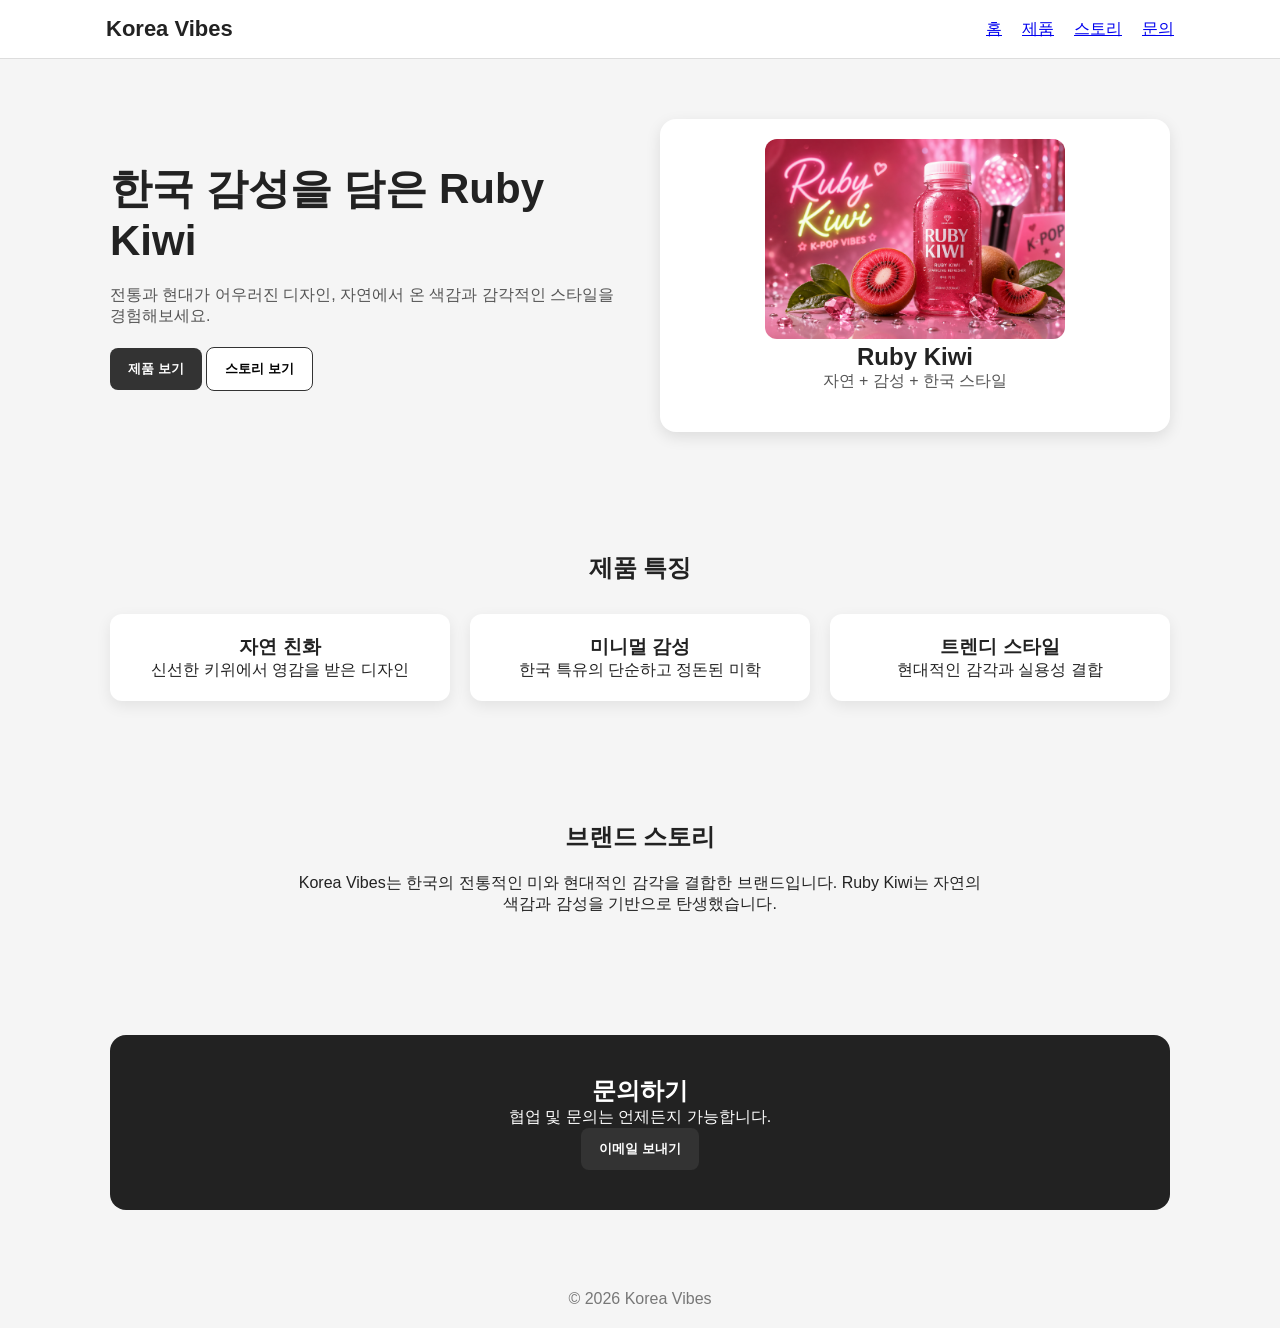
==== index.html @ 42dc640c "HGU" ====
<!doctype html>
<html lang="ko">
  <head>
    <meta charset="UTF-8" />
    <meta name="viewport" content="width=device-width, initial-scale=1.0" />
    <title>Korea Vibes | Ruby Kiwi</title>
    <style>
      * {
        box-sizing: border-box;
        margin: 0;
        padding: 0;
      }

      body {
        font-family: "Noto Sans KR", sans-serif;
        background: #f5f5f5;
        color: #222;
      }

      header {
        position: sticky;
        top: 0;
        background: white;
        border-bottom: 1px solid #ddd;
      }

      .navbar {
        max-width: 1100px;
        margin: auto;
        padding: 16px;
        display: flex;
        justify-content: space-between;
        align-items: center;
      }

      .logo {
        font-weight: bold;
        font-size: 22px;
      }

      .nav-menu {
        list-style: none;
        display: flex;
        gap: 20px;
      }

      .hero {
        max-width: 1100px;
        margin: auto;
        padding: 60px 20px;
        display: grid;
        grid-template-columns: 1fr 1fr;
        gap: 40px;
        align-items: center;
      }

      .hero h1 {
        font-size: 42px;
        margin-bottom: 20px;
      }

      .hero p {
        color: #555;
        margin-bottom: 20px;
      }

      .btn {
        padding: 12px 18px;
        border-radius: 8px;
        font-weight: bold;
        border: none;
        cursor: pointer;
      }

      .btn-primary {
        background: #333;
        color: white;
      }

      .btn-secondary {
        border: 1px solid #333;
        background: white;
      }

      .product-card {
        background: white;
        padding: 20px;
        border-radius: 16px;
        text-align: center;
        box-shadow: 0 5px 15px rgba(0, 0, 0, 0.1);
      }

      .product-card img {
        width: 100%;
        max-width: 300px;
        border-radius: 12px;
      }

      section {
        max-width: 1100px;
        margin: auto;
        padding: 60px 20px;
      }

      .features {
        display: grid;
        grid-template-columns: repeat(3, 1fr);
        gap: 20px;
      }

      .feature {
        background: white;
        padding: 20px;
        border-radius: 12px;
        text-align: center;
        box-shadow: 0 5px 15px rgba(0, 0, 0, 0.08);
      }

      .contact {
        text-align: center;
        background: #222;
        color: white;
        padding: 40px;
        border-radius: 16px;
      }

      footer {
        text-align: center;
        padding: 20px;
        color: #777;
      }

      @media (max-width: 768px) {
        .hero {
          grid-template-columns: 1fr;
          text-align: center;
        }
        .features {
          grid-template-columns: 1fr;
        }
      }
    </style>
  </head>
  <body>
    <header>
      <nav class="navbar">
        <div class="logo">Korea Vibes</div>
        <ul class="nav-menu">
          <li><a href="#">홈</a></li>
          <li><a href="#product">제품</a></li>
          <li><a href="#story">스토리</a></li>
          <li><a href="#contact">문의</a></li>
        </ul>
      </nav>
    </header>

    <main>
      <section class="hero">
        <div>
          <h1>한국 감성을 담은 Ruby Kiwi</h1>
          <p>
            전통과 현대가 어우러진 디자인, 자연에서 온 색감과 감각적인 스타일을
            경험해보세요.
          </p>
          <button class="btn btn-primary">제품 보기</button>
          <button class="btn btn-secondary">스토리 보기</button>
        </div>

        <div class="product-card" id="product">
          <img src="ruby-kiwi.png" />
          <h2>Ruby Kiwi</h2>
          <p>자연 + 감성 + 한국 스타일</p>
        </div>
      </section>

      <section>
        <h2 style="text-align: center; margin-bottom: 30px">제품 특징</h2>
        <div class="features">
          <div class="feature">
            <h3>자연 친화</h3>
            <p>신선한 키위에서 영감을 받은 디자인</p>
          </div>

          <div class="feature">
            <h3>미니멀 감성</h3>
            <p>한국 특유의 단순하고 정돈된 미학</p>
          </div>

          <div class="feature">
            <h3>트렌디 스타일</h3>
            <p>현대적인 감각과 실용성 결합</p>
          </div>
        </div>
      </section>

      <section id="story">
        <h2 style="text-align: center; margin-bottom: 20px">브랜드 스토리</h2>
        <p style="text-align: center; max-width: 700px; margin: auto">
          Korea Vibes는 한국의 전통적인 미와 현대적인 감각을 결합한
          브랜드입니다. Ruby Kiwi는 자연의 색감과 감성을 기반으로 탄생했습니다.
        </p>
      </section>

      <section id="contact">
        <div class="contact">
          <h2>문의하기</h2>
          <p>협업 및 문의는 언제든지 가능합니다.</p>
          <button class="btn btn-primary">이메일 보내기</button>
        </div>
      </section>
    </main>

    <footer>
      <p>© 2026 Korea Vibes</p>
    </footer>
  </body>
</html>
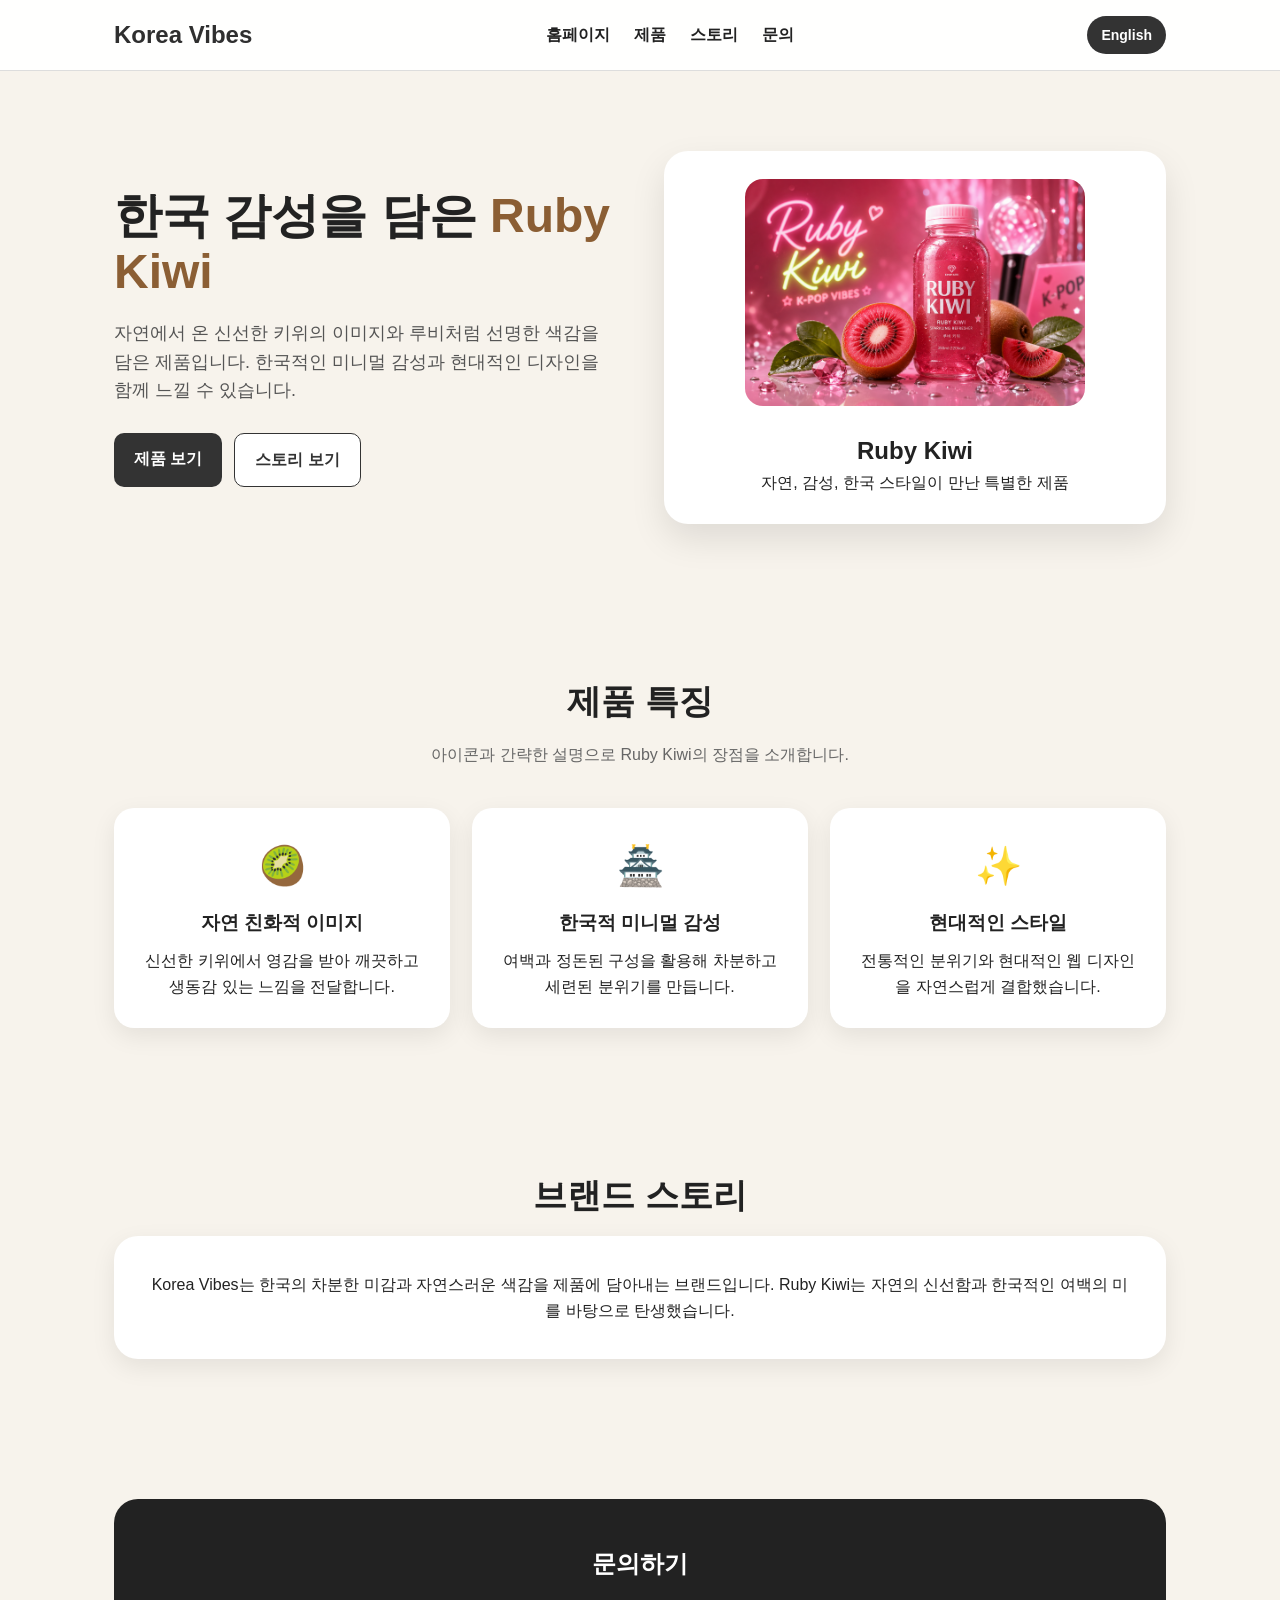
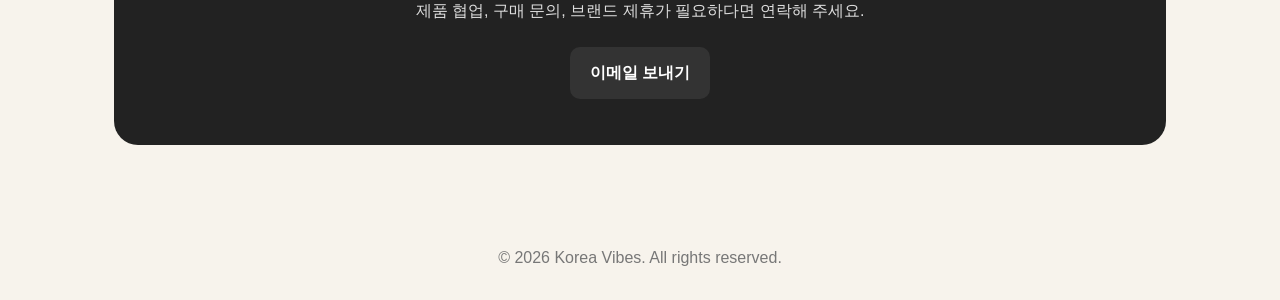
==== commit 99f6601f: "retry" ====
--- a/index.html
+++ b/index.html
@@ -1,217 +1,95 @@
-<!doctype html>
+<!DOCTYPE html>
 <html lang="ko">
-  <head>
-    <meta charset="UTF-8" />
-    <meta name="viewport" content="width=device-width, initial-scale=1.0" />
-    <title>Korea Vibes | Ruby Kiwi</title>
-    <style>
-      * {
-        box-sizing: border-box;
-        margin: 0;
-        padding: 0;
-      }
+<head>
+  <meta charset="UTF-8" />
+  <meta name="viewport" content="width=device-width, initial-scale=1.0" />
+  <title>Korea Vibes | Ruby Kiwi</title>
+  <link rel="stylesheet" href="style.css" />
+</head>
+<body>
+  <header>
+    <nav class="navbar">
+      <a href="#home" class="logo">Korea Vibes</a>
 
-      body {
-        font-family: "Noto Sans KR", sans-serif;
-        background: #f5f5f5;
-        color: #222;
-      }
+      <ul class="nav-menu">
+        <li><a href="#home">홈페이지</a></li>
+        <li><a href="#product">제품</a></li>
+        <li><a href="#story">스토리</a></li>
+        <li><a href="#contact">문의</a></li>
+      </ul>
 
-      header {
-        position: sticky;
-        top: 0;
-        background: white;
-        border-bottom: 1px solid #ddd;
-      }
+      <a href="english.html" class="lang-link">English</a>
+    </nav>
+  </header>
 
-      .navbar {
-        max-width: 1100px;
-        margin: auto;
-        padding: 16px;
-        display: flex;
-        justify-content: space-between;
-        align-items: center;
-      }
+  <main>
+    <section class="hero" id="home">
+      <div class="hero-text">
+        <h1>한국 감성을 담은 <span>Ruby Kiwi</span></h1>
+        <p>
+          자연에서 온 신선한 키위의 이미지와 루비처럼 선명한 색감을 담은 제품입니다.
+          한국적인 미니멀 감성과 현대적인 디자인을 함께 느낄 수 있습니다.
+        </p>
 
-      .logo {
-        font-weight: bold;
-        font-size: 22px;
-      }
+        <div class="button-group">
+          <a href="#product" class="btn btn-primary">제품 보기</a>
+          <a href="#story" class="btn btn-secondary">스토리 보기</a>
+        </div>
+      </div>
 
-      .nav-menu {
-        list-style: none;
-        display: flex;
-        gap: 20px;
-      }
+      <div class="product-card" id="product">
+        <img src="ruby-kiwi.png" alt="Ruby Kiwi 제품 이미지" />
+        <h2>Ruby Kiwi</h2>
+        <p>자연, 감성, 한국 스타일이 만난 특별한 제품</p>
+      </div>
+    </section>
 
-      .hero {
-        max-width: 1100px;
-        margin: auto;
-        padding: 60px 20px;
-        display: grid;
-        grid-template-columns: 1fr 1fr;
-        gap: 40px;
-        align-items: center;
-      }
+    <section>
+      <h2 class="section-title">제품 특징</h2>
+      <p class="section-desc">아이콘과 간략한 설명으로 Ruby Kiwi의 장점을 소개합니다.</p>
 
-      .hero h1 {
-        font-size: 42px;
-        margin-bottom: 20px;
-      }
+      <div class="features">
+        <article class="feature-card">
+          <div class="feature-icon">🥝</div>
+          <h3>자연 친화적 이미지</h3>
+          <p>신선한 키위에서 영감을 받아 깨끗하고 생동감 있는 느낌을 전달합니다.</p>
+        </article>
 
-      .hero p {
-        color: #555;
-        margin-bottom: 20px;
-      }
+        <article class="feature-card">
+          <div class="feature-icon">🏯</div>
+          <h3>한국적 미니멀 감성</h3>
+          <p>여백과 정돈된 구성을 활용해 차분하고 세련된 분위기를 만듭니다.</p>
+        </article>
 
-      .btn {
-        padding: 12px 18px;
-        border-radius: 8px;
-        font-weight: bold;
-        border: none;
-        cursor: pointer;
-      }
+        <article class="feature-card">
+          <div class="feature-icon">✨</div>
+          <h3>현대적인 스타일</h3>
+          <p>전통적인 분위기와 현대적인 웹 디자인을 자연스럽게 결합했습니다.</p>
+        </article>
+      </div>
+    </section>
 
-      .btn-primary {
-        background: #333;
-        color: white;
-      }
+    <section id="story">
+      <h2 class="section-title">브랜드 스토리</h2>
+      <div class="story-box">
+        <p>
+          Korea Vibes는 한국의 차분한 미감과 자연스러운 색감을 제품에 담아내는 브랜드입니다.
+          Ruby Kiwi는 자연의 신선함과 한국적인 여백의 미를 바탕으로 탄생했습니다.
+        </p>
+      </div>
+    </section>
 
-      .btn-secondary {
-        border: 1px solid #333;
-        background: white;
-      }
+    <section id="contact">
+      <div class="contact-box">
+        <h2>문의하기</h2>
+        <p>제품 협업, 구매 문의, 브랜드 제휴가 필요하다면 연락해 주세요.</p>
+        <a href="mailto:hello@koreavibes.com" class="btn btn-primary">이메일 보내기</a>
+      </div>
+    </section>
+  </main>
 
-      .product-card {
-        background: white;
-        padding: 20px;
-        border-radius: 16px;
-        text-align: center;
-        box-shadow: 0 5px 15px rgba(0, 0, 0, 0.1);
-      }
-
-      .product-card img {
-        width: 100%;
-        max-width: 300px;
-        border-radius: 12px;
-      }
-
-      section {
-        max-width: 1100px;
-        margin: auto;
-        padding: 60px 20px;
-      }
-
-      .features {
-        display: grid;
-        grid-template-columns: repeat(3, 1fr);
-        gap: 20px;
-      }
-
-      .feature {
-        background: white;
-        padding: 20px;
-        border-radius: 12px;
-        text-align: center;
-        box-shadow: 0 5px 15px rgba(0, 0, 0, 0.08);
-      }
-
-      .contact {
-        text-align: center;
-        background: #222;
-        color: white;
-        padding: 40px;
-        border-radius: 16px;
-      }
-
-      footer {
-        text-align: center;
-        padding: 20px;
-        color: #777;
-      }
-
-      @media (max-width: 768px) {
-        .hero {
-          grid-template-columns: 1fr;
-          text-align: center;
-        }
-        .features {
-          grid-template-columns: 1fr;
-        }
-      }
-    </style>
-  </head>
-  <body>
-    <header>
-      <nav class="navbar">
-        <div class="logo">Korea Vibes</div>
-        <ul class="nav-menu">
-          <li><a href="#">홈</a></li>
-          <li><a href="#product">제품</a></li>
-          <li><a href="#story">스토리</a></li>
-          <li><a href="#contact">문의</a></li>
-        </ul>
-      </nav>
-    </header>
-
-    <main>
-      <section class="hero">
-        <div>
-          <h1>한국 감성을 담은 Ruby Kiwi</h1>
-          <p>
-            전통과 현대가 어우러진 디자인, 자연에서 온 색감과 감각적인 스타일을
-            경험해보세요.
-          </p>
-          <button class="btn btn-primary">제품 보기</button>
-          <button class="btn btn-secondary">스토리 보기</button>
-        </div>
-
-        <div class="product-card" id="product">
-          <img src="ruby-kiwi.png" />
-          <h2>Ruby Kiwi</h2>
-          <p>자연 + 감성 + 한국 스타일</p>
-        </div>
-      </section>
-
-      <section>
-        <h2 style="text-align: center; margin-bottom: 30px">제품 특징</h2>
-        <div class="features">
-          <div class="feature">
-            <h3>자연 친화</h3>
-            <p>신선한 키위에서 영감을 받은 디자인</p>
-          </div>
-
-          <div class="feature">
-            <h3>미니멀 감성</h3>
-            <p>한국 특유의 단순하고 정돈된 미학</p>
-          </div>
-
-          <div class="feature">
-            <h3>트렌디 스타일</h3>
-            <p>현대적인 감각과 실용성 결합</p>
-          </div>
-        </div>
-      </section>
-
-      <section id="story">
-        <h2 style="text-align: center; margin-bottom: 20px">브랜드 스토리</h2>
-        <p style="text-align: center; max-width: 700px; margin: auto">
-          Korea Vibes는 한국의 전통적인 미와 현대적인 감각을 결합한
-          브랜드입니다. Ruby Kiwi는 자연의 색감과 감성을 기반으로 탄생했습니다.
-        </p>
-      </section>
-
-      <section id="contact">
-        <div class="contact">
-          <h2>문의하기</h2>
-          <p>협업 및 문의는 언제든지 가능합니다.</p>
-          <button class="btn btn-primary">이메일 보내기</button>
-        </div>
-      </section>
-    </main>
-
-    <footer>
-      <p>© 2026 Korea Vibes</p>
-    </footer>
-  </body>
-</html>
+  <footer>
+    <p>© 2026 Korea Vibes. All rights reserved.</p>
+  </footer>
+</body>
+</html>
--- a/style.css
+++ b/style.css
@@ -0,0 +1,240 @@
+* {
+  box-sizing: border-box;
+  margin: 0;
+  padding: 0;
+}
+
+html {
+  scroll-behavior: smooth;
+}
+
+body {
+  font-family: Arial, sans-serif;
+  background: #f7f3ec;
+  color: #222;
+  line-height: 1.6;
+}
+
+a {
+  text-decoration: none;
+  color: inherit;
+}
+
+header {
+  position: sticky;
+  top: 0;
+  z-index: 100;
+  background: rgba(255, 255, 255, 0.95);
+  border-bottom: 1px solid #ddd;
+}
+
+.navbar {
+  max-width: 1100px;
+  margin: 0 auto;
+  padding: 16px 24px;
+  display: flex;
+  justify-content: space-between;
+  align-items: center;
+  gap: 20px;
+}
+
+.logo {
+  font-size: 24px;
+  font-weight: 800;
+  color: #2f2f2f;
+}
+
+.nav-menu {
+  display: flex;
+  list-style: none;
+  gap: 24px;
+  font-weight: 600;
+}
+
+.nav-menu a:hover {
+  color: #8b5e34;
+}
+
+.lang-link {
+  padding: 8px 14px;
+  border-radius: 999px;
+  background: #333;
+  color: white;
+  font-size: 14px;
+  font-weight: bold;
+}
+
+.hero {
+  max-width: 1100px;
+  margin: 0 auto;
+  padding: 80px 24px;
+  display: grid;
+  grid-template-columns: 1fr 1fr;
+  align-items: center;
+  gap: 48px;
+}
+
+.hero-text h1 {
+  font-size: 48px;
+  line-height: 1.15;
+  margin-bottom: 20px;
+}
+
+.hero-text span {
+  color: #8b5e34;
+}
+
+.hero-text p {
+  color: #555;
+  font-size: 18px;
+  margin-bottom: 28px;
+}
+
+.button-group {
+  display: flex;
+  gap: 12px;
+  flex-wrap: wrap;
+}
+
+.btn {
+  display: inline-block;
+  padding: 13px 20px;
+  border-radius: 10px;
+  font-weight: bold;
+}
+
+.btn-primary {
+  background: #333;
+  color: white;
+}
+
+.btn-secondary {
+  background: white;
+  color: #333;
+  border: 1px solid #333;
+}
+
+.product-card {
+  background: white;
+  padding: 28px;
+  border-radius: 24px;
+  text-align: center;
+  box-shadow: 0 15px 35px rgba(0, 0, 0, 0.1);
+}
+
+.product-card img {
+  width: 100%;
+  max-width: 340px;
+  border-radius: 18px;
+  margin-bottom: 18px;
+}
+
+section {
+  max-width: 1100px;
+  margin: 0 auto;
+  padding: 70px 24px;
+}
+
+.section-title {
+  text-align: center;
+  font-size: 34px;
+  margin-bottom: 14px;
+}
+
+.section-desc {
+  text-align: center;
+  color: #666;
+  margin-bottom: 40px;
+}
+
+.features {
+  display: grid;
+  grid-template-columns: repeat(3, 1fr);
+  gap: 22px;
+}
+
+.feature-card {
+  background: white;
+  padding: 28px;
+  border-radius: 20px;
+  text-align: center;
+  box-shadow: 0 8px 24px rgba(0, 0, 0, 0.08);
+}
+
+.feature-icon {
+  font-size: 38px;
+  margin-bottom: 12px;
+}
+
+.feature-card h3 {
+  margin-bottom: 10px;
+}
+
+.story-box {
+  background: white;
+  border-radius: 24px;
+  padding: 36px;
+  box-shadow: 0 8px 24px rgba(0, 0, 0, 0.08);
+  text-align: center;
+}
+
+.contact-box {
+  background: #222;
+  color: white;
+  text-align: center;
+  padding: 46px 24px;
+  border-radius: 24px;
+}
+
+.contact-box p {
+  color: #ddd;
+  margin: 14px 0 24px;
+}
+
+footer {
+  text-align: center;
+  padding: 30px;
+  color: #777;
+}
+
+/* 태블릿 */
+@media (max-width: 900px) {
+  .hero {
+    gap: 30px;
+  }
+
+  .hero-text h1 {
+    font-size: 40px;
+  }
+}
+
+/* 모바일 */
+@media (max-width: 768px) {
+  .navbar {
+    flex-direction: column;
+  }
+
+  .nav-menu {
+    flex-wrap: wrap;
+    justify-content: center;
+    gap: 14px;
+  }
+
+  .hero {
+    grid-template-columns: 1fr;
+    text-align: center;
+    padding: 50px 24px;
+  }
+
+  .hero-text h1 {
+    font-size: 34px;
+  }
+
+  .button-group {
+    justify-content: center;
+  }
+
+  .features {
+    grid-template-columns: 1fr;
+  }
+}
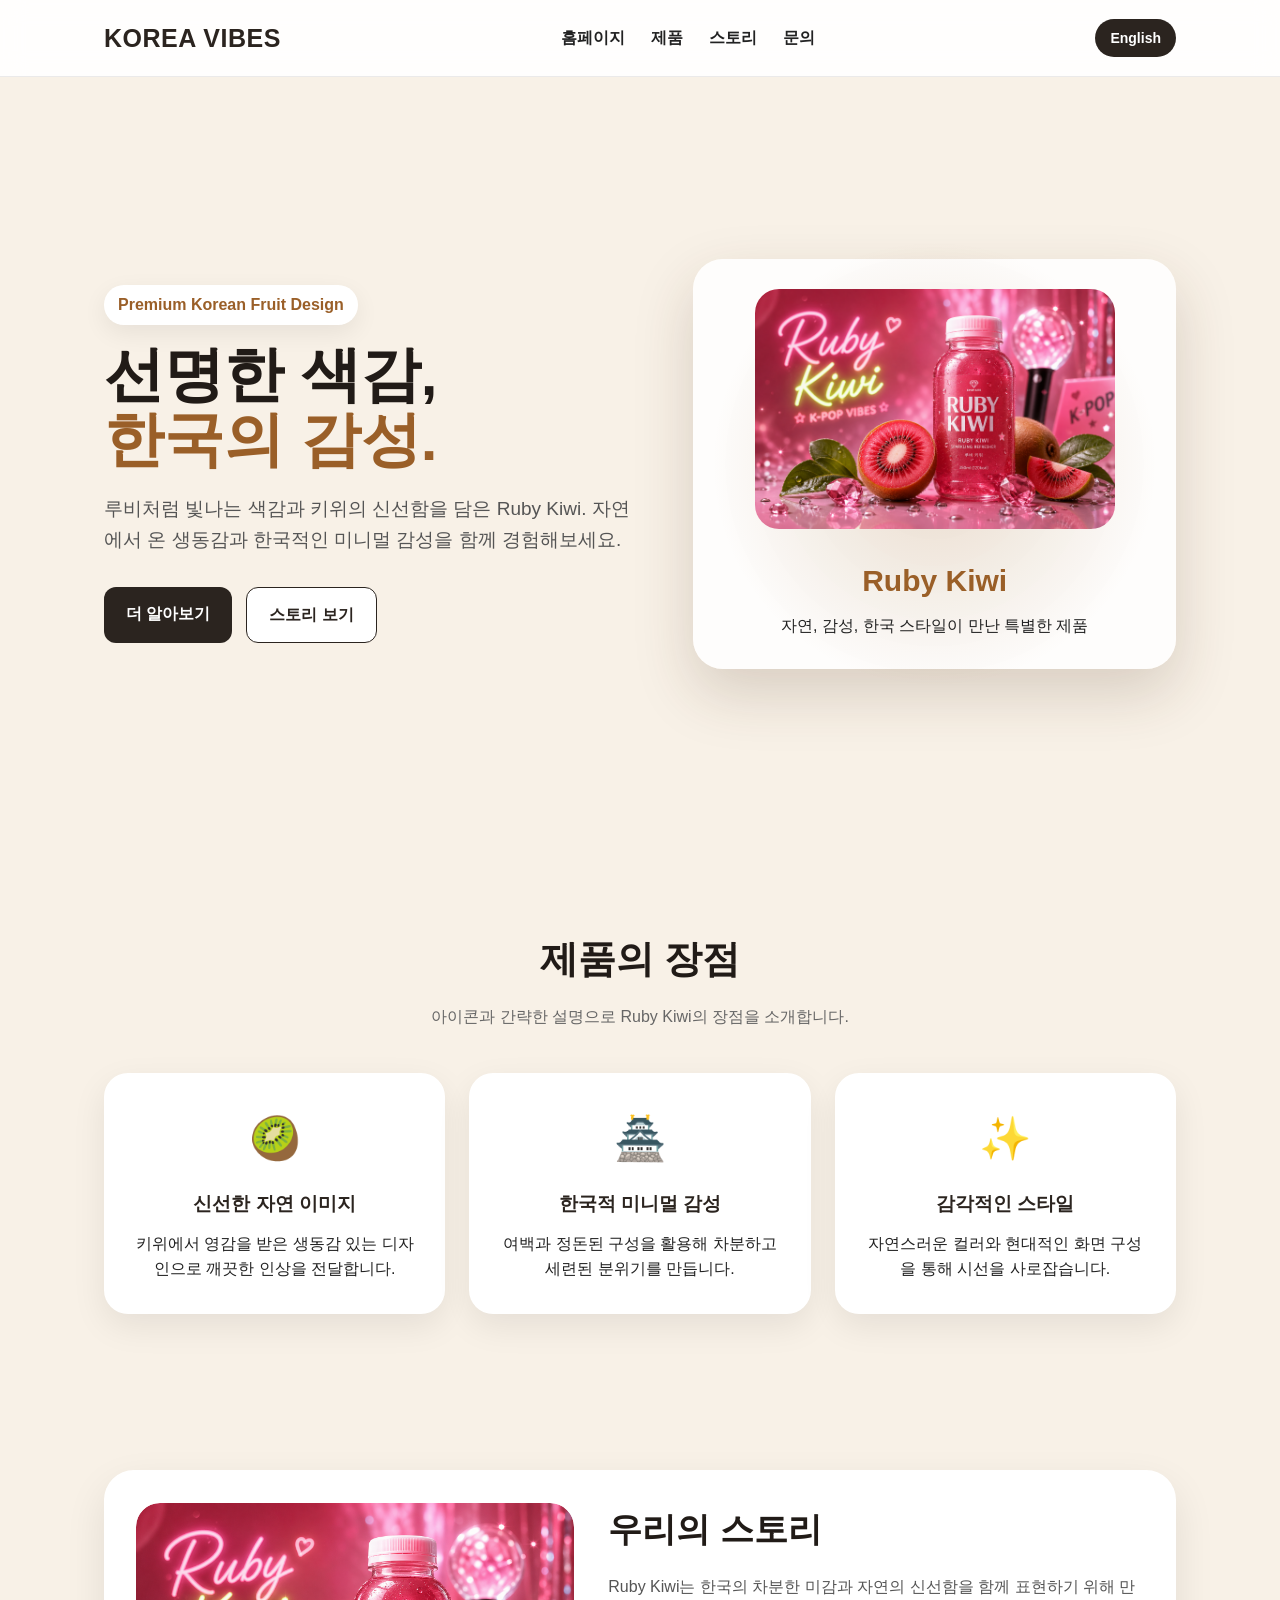
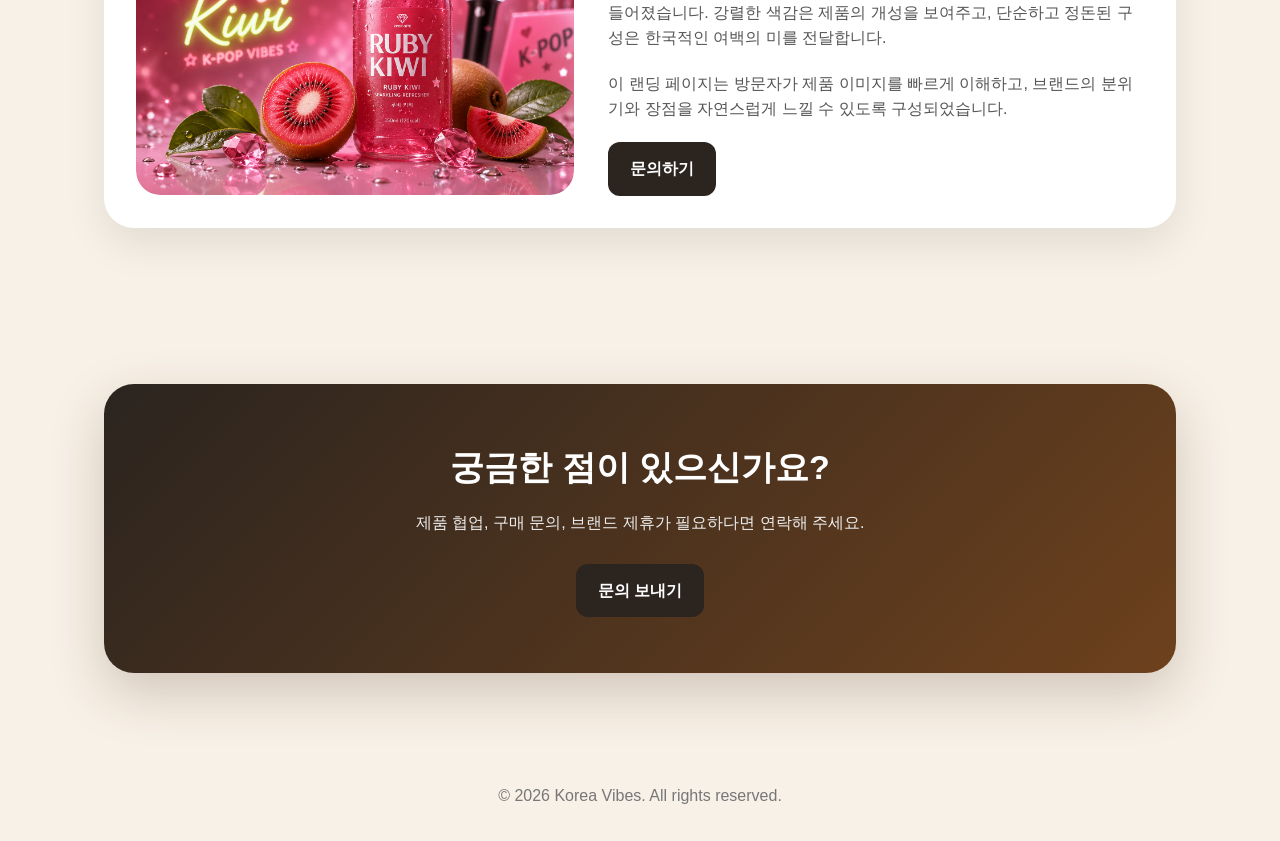
==== commit 613254f8: "retry" ====
--- a/index.html
+++ b/index.html
@@ -9,7 +9,7 @@
 <body>
   <header>
     <nav class="navbar">
-      <a href="#home" class="logo">Korea Vibes</a>
+      <a href="#home" class="logo">KOREA VIBES</a>
 
       <ul class="nav-menu">
         <li><a href="#home">홈페이지</a></li>
@@ -25,14 +25,15 @@
   <main>
     <section class="hero" id="home">
       <div class="hero-text">
-        <h1>한국 감성을 담은 <span>Ruby Kiwi</span></h1>
+        <div class="hero-label">Premium Korean Fruit Design</div>
+        <h1>선명한 색감,<br><span>한국의 감성.</span></h1>
         <p>
-          자연에서 온 신선한 키위의 이미지와 루비처럼 선명한 색감을 담은 제품입니다.
-          한국적인 미니멀 감성과 현대적인 디자인을 함께 느낄 수 있습니다.
+          루비처럼 빛나는 색감과 키위의 신선함을 담은 Ruby Kiwi.
+          자연에서 온 생동감과 한국적인 미니멀 감성을 함께 경험해보세요.
         </p>
 
         <div class="button-group">
-          <a href="#product" class="btn btn-primary">제품 보기</a>
+          <a href="#product" class="btn btn-primary">더 알아보기</a>
           <a href="#story" class="btn btn-secondary">스토리 보기</a>
         </div>
       </div>
@@ -44,15 +45,15 @@
       </div>
     </section>
 
-    <section>
-      <h2 class="section-title">제품 특징</h2>
+    <section class="reveal">
+      <h2 class="section-title">제품의 장점</h2>
       <p class="section-desc">아이콘과 간략한 설명으로 Ruby Kiwi의 장점을 소개합니다.</p>
 
       <div class="features">
         <article class="feature-card">
           <div class="feature-icon">🥝</div>
-          <h3>자연 친화적 이미지</h3>
-          <p>신선한 키위에서 영감을 받아 깨끗하고 생동감 있는 느낌을 전달합니다.</p>
+          <h3>신선한 자연 이미지</h3>
+          <p>키위에서 영감을 받은 생동감 있는 디자인으로 깨끗한 인상을 전달합니다.</p>
         </article>
 
         <article class="feature-card">
@@ -63,27 +64,37 @@
 
         <article class="feature-card">
           <div class="feature-icon">✨</div>
-          <h3>현대적인 스타일</h3>
-          <p>전통적인 분위기와 현대적인 웹 디자인을 자연스럽게 결합했습니다.</p>
+          <h3>감각적인 스타일</h3>
+          <p>자연스러운 컬러와 현대적인 화면 구성을 통해 시선을 사로잡습니다.</p>
         </article>
       </div>
     </section>
 
-    <section id="story">
-      <h2 class="section-title">브랜드 스토리</h2>
-      <div class="story-box">
-        <p>
-          Korea Vibes는 한국의 차분한 미감과 자연스러운 색감을 제품에 담아내는 브랜드입니다.
-          Ruby Kiwi는 자연의 신선함과 한국적인 여백의 미를 바탕으로 탄생했습니다.
-        </p>
+    <section id="story" class="reveal">
+      <div class="story-layout">
+        <div class="story-image">
+          <img src="ruby-kiwi.png" alt="Ruby Kiwi story image" />
+        </div>
+
+        <div class="story-text">
+          <h2>우리의 스토리</h2>
+          <p>
+            Ruby Kiwi는 한국의 차분한 미감과 자연의 신선함을 함께 표현하기 위해 만들어졌습니다.
+            강렬한 색감은 제품의 개성을 보여주고, 단순하고 정돈된 구성은 한국적인 여백의 미를 전달합니다.
+          </p>
+          <p>
+            이 랜딩 페이지는 방문자가 제품 이미지를 빠르게 이해하고, 브랜드의 분위기와 장점을 자연스럽게 느낄 수 있도록 구성되었습니다.
+          </p>
+          <a href="#contact" class="btn btn-primary">문의하기</a>
+        </div>
       </div>
     </section>
 
-    <section id="contact">
+    <section id="contact" class="reveal">
       <div class="contact-box">
-        <h2>문의하기</h2>
+        <h2>궁금한 점이 있으신가요?</h2>
         <p>제품 협업, 구매 문의, 브랜드 제휴가 필요하다면 연락해 주세요.</p>
-        <a href="mailto:hello@koreavibes.com" class="btn btn-primary">이메일 보내기</a>
+        <a href="mailto:hello@koreavibes.com" class="btn btn-primary">문의 보내기</a>
       </div>
     </section>
   </main>
@@ -91,5 +102,7 @@
   <footer>
     <p>© 2026 Korea Vibes. All rights reserved.</p>
   </footer>
+
+  <script src="script.js"></script>
 </body>
 </html>
--- a/style.css
+++ b/style.css
@@ -10,9 +10,10 @@
 
 body {
   font-family: Arial, sans-serif;
-  background: #f7f3ec;
+  background: #f8f1e7;
   color: #222;
   line-height: 1.6;
+  overflow-x: hidden;
 }
 
 a {
@@ -24,187 +25,353 @@
   position: sticky;
   top: 0;
   z-index: 100;
-  background: rgba(255, 255, 255, 0.95);
-  border-bottom: 1px solid #ddd;
+  background: rgba(255, 255, 255, 0.92);
+  backdrop-filter: blur(12px);
+  border-bottom: 1px solid rgba(0, 0, 0, 0.08);
+  animation: slideDown 0.8s ease;
 }
 
 .navbar {
-  max-width: 1100px;
+  max-width: 1120px;
   margin: 0 auto;
-  padding: 16px 24px;
+  padding: 18px 24px;
   display: flex;
   justify-content: space-between;
   align-items: center;
-  gap: 20px;
+  gap: 22px;
 }
 
 .logo {
-  font-size: 24px;
-  font-weight: 800;
-  color: #2f2f2f;
+  font-size: 25px;
+  font-weight: 900;
+  color: #2b241f;
+  letter-spacing: 0.5px;
 }
 
 .nav-menu {
   display: flex;
   list-style: none;
-  gap: 24px;
-  font-weight: 600;
-}
-
-.nav-menu a:hover {
-  color: #8b5e34;
+  gap: 26px;
+  font-weight: 700;
+}
+
+.nav-menu a {
+  position: relative;
+}
+
+.nav-menu a::after {
+  content: "";
+  position: absolute;
+  left: 0;
+  bottom: -6px;
+  width: 0;
+  height: 2px;
+  background: #9a5f28;
+  transition: width 0.3s ease;
+}
+
+.nav-menu a:hover::after {
+  width: 100%;
 }
 
 .lang-link {
-  padding: 8px 14px;
+  padding: 8px 15px;
   border-radius: 999px;
-  background: #333;
+  background: #2b241f;
   color: white;
   font-size: 14px;
   font-weight: bold;
+  transition: transform 0.25s ease, background 0.25s ease;
+}
+
+.lang-link:hover {
+  transform: translateY(-3px);
+  background: #9a5f28;
 }
 
 .hero {
-  max-width: 1100px;
+  max-width: 1120px;
+  min-height: 86vh;
   margin: 0 auto;
   padding: 80px 24px;
   display: grid;
-  grid-template-columns: 1fr 1fr;
+  grid-template-columns: 1.05fr 0.95fr;
   align-items: center;
-  gap: 48px;
+  gap: 56px;
+}
+
+.hero-text {
+  animation: fadeUp 1s ease both;
+}
+
+.hero-label {
+  display: inline-block;
+  margin-bottom: 18px;
+  padding: 7px 14px;
+  border-radius: 999px;
+  background: #fff;
+  color: #9a5f28;
+  font-weight: 800;
+  box-shadow: 0 8px 24px rgba(0, 0, 0, 0.07);
 }
 
 .hero-text h1 {
-  font-size: 48px;
-  line-height: 1.15;
-  margin-bottom: 20px;
+  font-size: 60px;
+  line-height: 1.08;
+  margin-bottom: 22px;
+  color: #211b17;
 }
 
 .hero-text span {
-  color: #8b5e34;
+  color: #9a5f28;
 }
 
 .hero-text p {
   color: #555;
-  font-size: 18px;
-  margin-bottom: 28px;
+  font-size: 19px;
+  margin-bottom: 32px;
+  max-width: 560px;
 }
 
 .button-group {
   display: flex;
-  gap: 12px;
+  gap: 14px;
   flex-wrap: wrap;
 }
 
 .btn {
   display: inline-block;
-  padding: 13px 20px;
-  border-radius: 10px;
-  font-weight: bold;
+  padding: 14px 22px;
+  border-radius: 12px;
+  font-weight: 800;
+  transition: transform 0.25s ease, box-shadow 0.25s ease, background 0.25s ease;
+}
+
+.btn:hover {
+  transform: translateY(-4px);
+  box-shadow: 0 12px 24px rgba(0, 0, 0, 0.16);
 }
 
 .btn-primary {
-  background: #333;
+  background: #2b241f;
   color: white;
 }
 
 .btn-secondary {
   background: white;
-  color: #333;
-  border: 1px solid #333;
+  color: #2b241f;
+  border: 1px solid #2b241f;
 }
 
 .product-card {
-  background: white;
-  padding: 28px;
-  border-radius: 24px;
-  text-align: center;
-  box-shadow: 0 15px 35px rgba(0, 0, 0, 0.1);
+  position: relative;
+  background: rgba(255, 255, 255, 0.86);
+  padding: 30px;
+  border-radius: 30px;
+  text-align: center;
+  box-shadow: 0 24px 60px rgba(71, 43, 22, 0.18);
+  animation: fadeLeft 1.1s ease both, floatImage 4s ease-in-out infinite;
+}
+
+.product-card::before {
+  content: "";
+  position: absolute;
+  inset: -18px;
+  z-index: -1;
+  border-radius: 38px;
+  background: radial-gradient(circle, rgba(154, 95, 40, 0.23), transparent 65%);
 }
 
 .product-card img {
   width: 100%;
-  max-width: 340px;
-  border-radius: 18px;
-  margin-bottom: 18px;
+  max-width: 360px;
+  border-radius: 24px;
+  margin-bottom: 20px;
+}
+
+.product-card h2 {
+  font-size: 30px;
+  color: #9a5f28;
+  margin-bottom: 8px;
 }
 
 section {
-  max-width: 1100px;
+  max-width: 1120px;
   margin: 0 auto;
-  padding: 70px 24px;
+  padding: 78px 24px;
 }
 
 .section-title {
   text-align: center;
-  font-size: 34px;
+  font-size: 38px;
   margin-bottom: 14px;
+  color: #211b17;
 }
 
 .section-desc {
   text-align: center;
   color: #666;
-  margin-bottom: 40px;
+  margin-bottom: 44px;
 }
 
 .features {
   display: grid;
   grid-template-columns: repeat(3, 1fr);
-  gap: 22px;
+  gap: 24px;
 }
 
 .feature-card {
   background: white;
-  padding: 28px;
-  border-radius: 20px;
-  text-align: center;
-  box-shadow: 0 8px 24px rgba(0, 0, 0, 0.08);
+  padding: 32px 28px;
+  border-radius: 24px;
+  text-align: center;
+  box-shadow: 0 12px 34px rgba(0, 0, 0, 0.08);
+  transition: transform 0.3s ease, box-shadow 0.3s ease;
+}
+
+.feature-card:hover {
+  transform: translateY(-10px);
+  box-shadow: 0 22px 48px rgba(0, 0, 0, 0.14);
 }
 
 .feature-icon {
-  font-size: 38px;
+  font-size: 42px;
+  margin-bottom: 16px;
+}
+
+.feature-card h3 {
   margin-bottom: 12px;
-}
-
-.feature-card h3 {
-  margin-bottom: 10px;
-}
-
-.story-box {
+  color: #2b241f;
+}
+
+.story-layout {
+  display: grid;
+  grid-template-columns: 0.9fr 1.1fr;
+  gap: 34px;
+  align-items: center;
   background: white;
+  border-radius: 30px;
+  padding: 32px;
+  box-shadow: 0 16px 42px rgba(0, 0, 0, 0.09);
+}
+
+.story-image {
+  overflow: hidden;
   border-radius: 24px;
-  padding: 36px;
-  box-shadow: 0 8px 24px rgba(0, 0, 0, 0.08);
-  text-align: center;
+}
+
+.story-image img {
+  width: 100%;
+  display: block;
+  border-radius: 24px;
+  transition: transform 0.5s ease;
+}
+
+.story-layout:hover .story-image img {
+  transform: scale(1.06);
+}
+
+.story-text h2 {
+  font-size: 34px;
+  margin-bottom: 18px;
+  color: #211b17;
+}
+
+.story-text p {
+  color: #555;
+  margin-bottom: 20px;
 }
 
 .contact-box {
-  background: #222;
+  background: linear-gradient(135deg, #2b241f, #6d411d);
   color: white;
   text-align: center;
-  padding: 46px 24px;
-  border-radius: 24px;
+  padding: 56px 24px;
+  border-radius: 30px;
+  box-shadow: 0 20px 54px rgba(71, 43, 22, 0.22);
+}
+
+.contact-box h2 {
+  font-size: 34px;
 }
 
 .contact-box p {
-  color: #ddd;
-  margin: 14px 0 24px;
+  color: #eee;
+  margin: 16px 0 28px;
 }
 
 footer {
   text-align: center;
-  padding: 30px;
+  padding: 32px;
   color: #777;
+}
+
+.reveal {
+  opacity: 0;
+  transform: translateY(46px);
+  transition: opacity 0.8s ease, transform 0.8s ease;
+}
+
+.reveal.active {
+  opacity: 1;
+  transform: translateY(0);
+}
+
+@keyframes fadeUp {
+  from {
+    opacity: 0;
+    transform: translateY(44px);
+  }
+  to {
+    opacity: 1;
+    transform: translateY(0);
+  }
+}
+
+@keyframes fadeLeft {
+  from {
+    opacity: 0;
+    transform: translateX(44px);
+  }
+  to {
+    opacity: 1;
+    transform: translateX(0);
+  }
+}
+
+@keyframes floatImage {
+  0%, 100% {
+    transform: translateY(0);
+  }
+  50% {
+    transform: translateY(-14px);
+  }
+}
+
+@keyframes slideDown {
+  from {
+    opacity: 0;
+    transform: translateY(-24px);
+  }
+  to {
+    opacity: 1;
+    transform: translateY(0);
+  }
 }
 
 /* 태블릿 */
 @media (max-width: 900px) {
   .hero {
-    gap: 30px;
+    min-height: auto;
+    gap: 36px;
   }
 
   .hero-text h1 {
-    font-size: 40px;
+    font-size: 46px;
+  }
+
+  .story-layout {
+    grid-template-columns: 1fr;
   }
 }
 
@@ -223,11 +390,16 @@
   .hero {
     grid-template-columns: 1fr;
     text-align: center;
-    padding: 50px 24px;
+    padding: 54px 24px;
   }
 
   .hero-text h1 {
-    font-size: 34px;
+    font-size: 36px;
+  }
+
+  .hero-text p {
+    margin-left: auto;
+    margin-right: auto;
   }
 
   .button-group {
@@ -237,4 +409,8 @@
   .features {
     grid-template-columns: 1fr;
   }
+
+  .section-title {
+    font-size: 30px;
+  }
 }
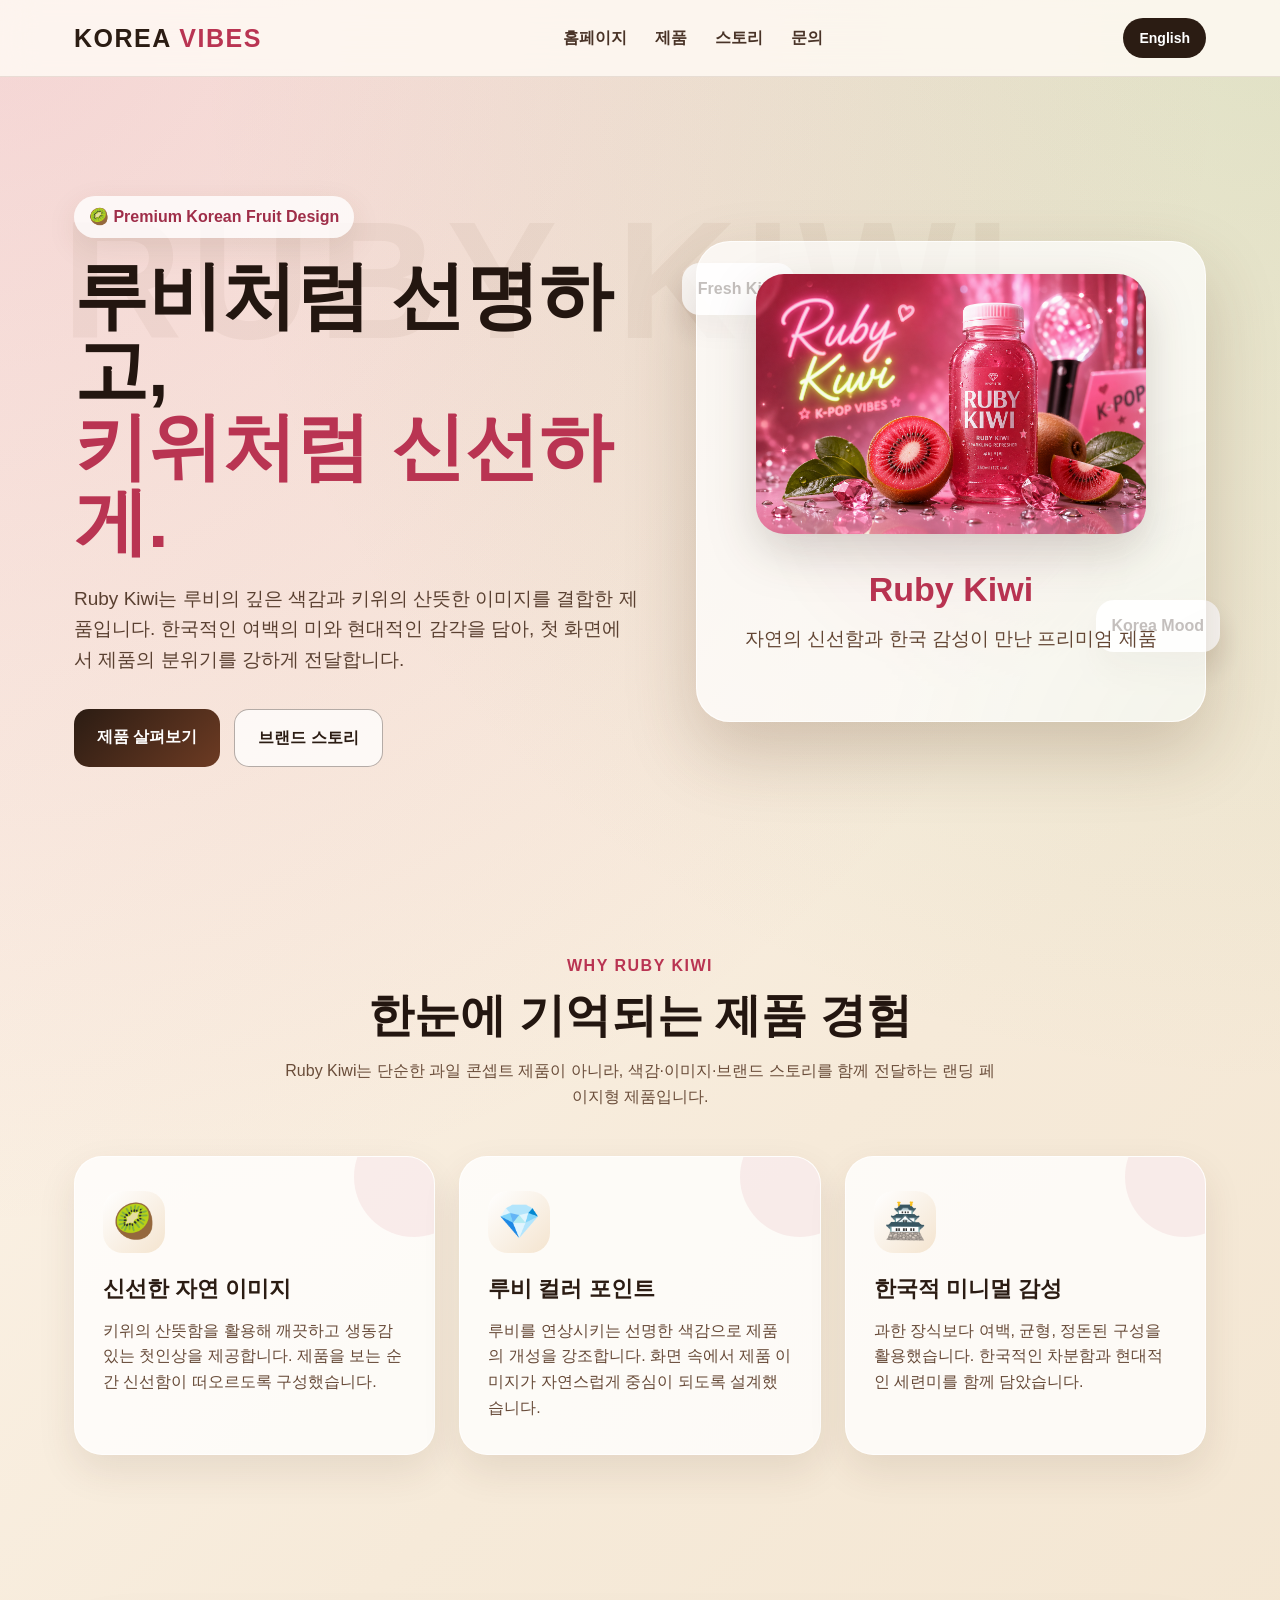
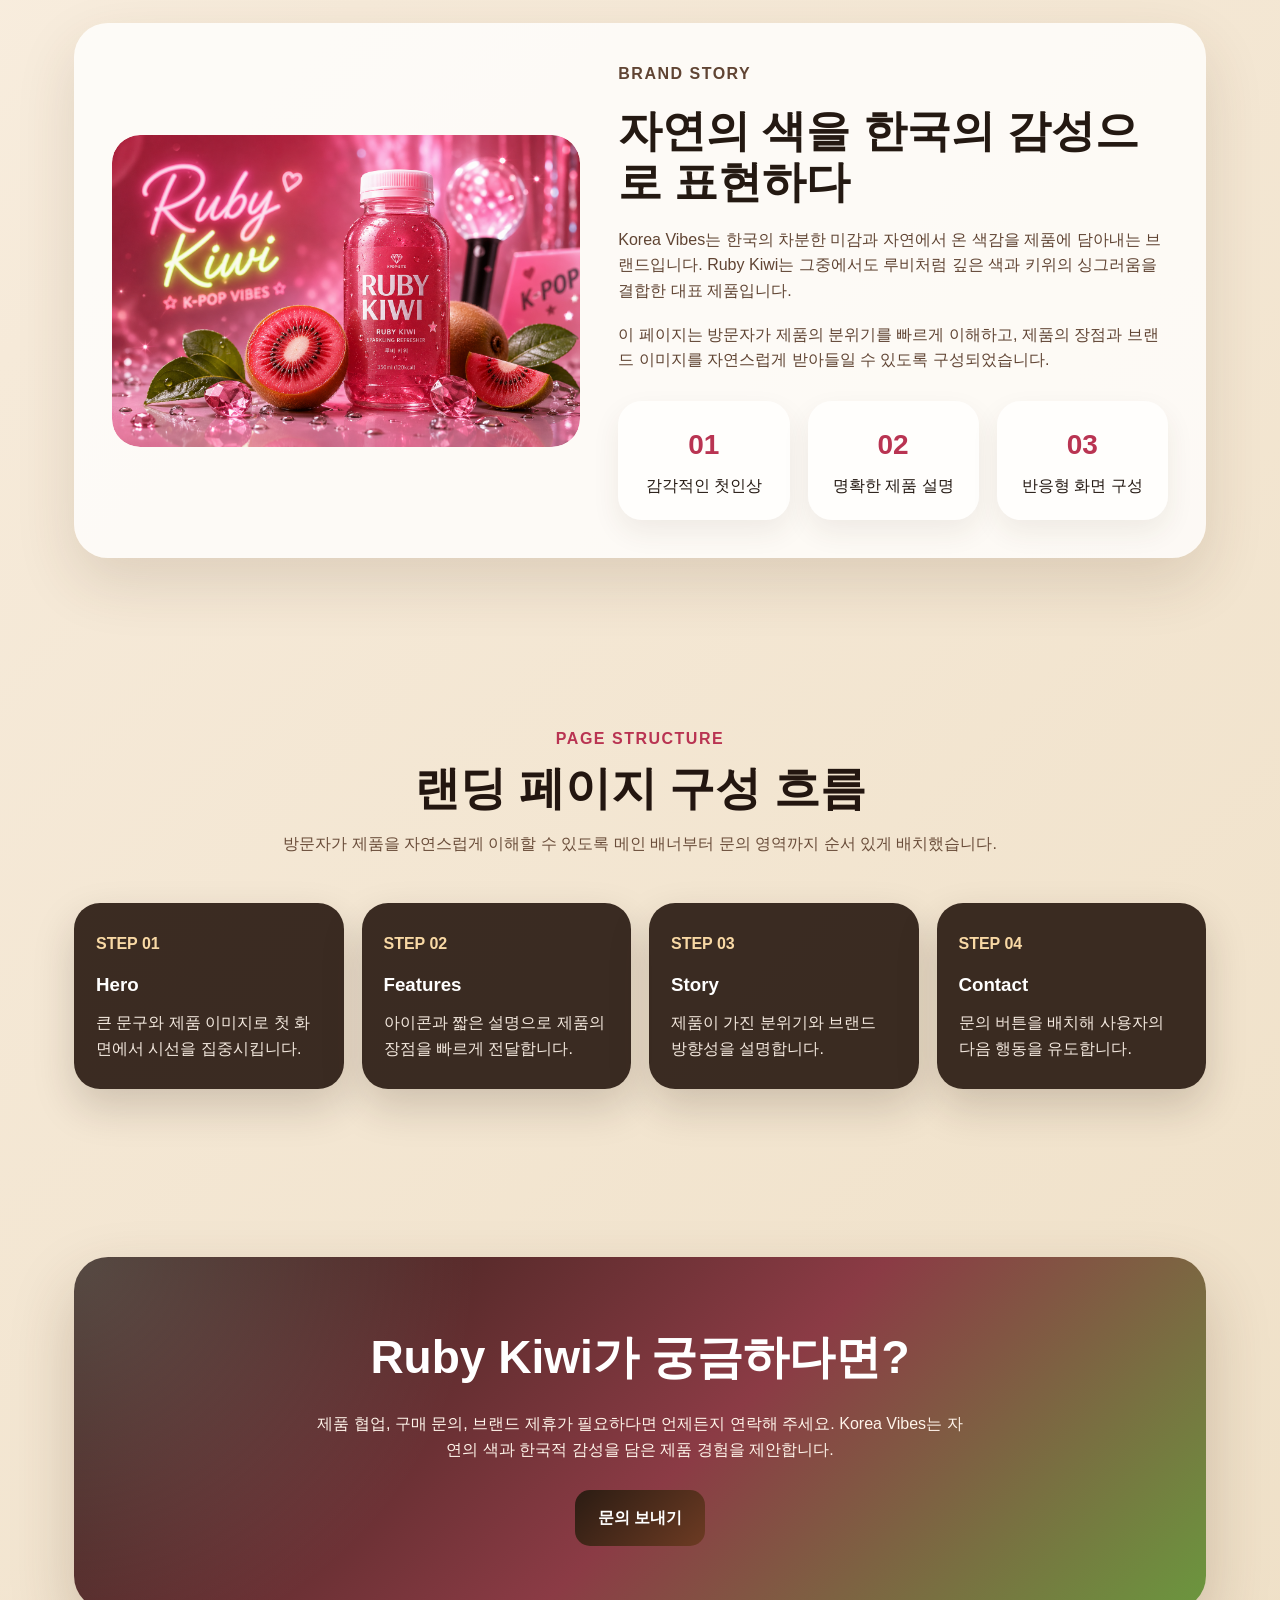
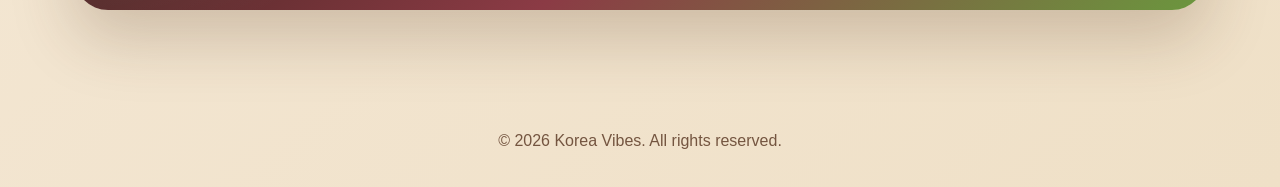
==== commit 49f30228: "." ====
--- a/index.html
+++ b/index.html
@@ -9,7 +9,7 @@
 <body>
   <header>
     <nav class="navbar">
-      <a href="#home" class="logo">KOREA VIBES</a>
+      <a href="#home" class="logo">KOREA <span>VIBES</span></a>
 
       <ul class="nav-menu">
         <li><a href="#home">홈페이지</a></li>
@@ -25,47 +25,64 @@
   <main>
     <section class="hero" id="home">
       <div class="hero-text">
-        <div class="hero-label">Premium Korean Fruit Design</div>
-        <h1>선명한 색감,<br><span>한국의 감성.</span></h1>
+        <div class="hero-label">🥝 Premium Korean Fruit Design</div>
+        <h1>루비처럼 선명하고,<br><span>키위처럼 신선하게.</span></h1>
         <p>
-          루비처럼 빛나는 색감과 키위의 신선함을 담은 Ruby Kiwi.
-          자연에서 온 생동감과 한국적인 미니멀 감성을 함께 경험해보세요.
+          Ruby Kiwi는 루비의 깊은 색감과 키위의 산뜻한 이미지를 결합한 제품입니다.
+          한국적인 여백의 미와 현대적인 감각을 담아, 첫 화면에서 제품의 분위기를 강하게 전달합니다.
         </p>
 
         <div class="button-group">
-          <a href="#product" class="btn btn-primary">더 알아보기</a>
-          <a href="#story" class="btn btn-secondary">스토리 보기</a>
+          <a href="#product" class="btn btn-primary">제품 살펴보기</a>
+          <a href="#story" class="btn btn-secondary">브랜드 스토리</a>
         </div>
       </div>
 
-      <div class="product-card" id="product">
-        <img src="ruby-kiwi.png" alt="Ruby Kiwi 제품 이미지" />
-        <h2>Ruby Kiwi</h2>
-        <p>자연, 감성, 한국 스타일이 만난 특별한 제품</p>
+      <div class="hero-visual">
+        <div class="floating-badge badge-one">Fresh Kiwi</div>
+        <div class="floating-badge badge-two">Korea Mood</div>
+
+        <div class="product-card" id="product">
+          <img src="ruby-kiwi.png" alt="Ruby Kiwi 제품 이미지" />
+          <h2>Ruby Kiwi</h2>
+          <p>자연의 신선함과 한국 감성이 만난 프리미엄 제품</p>
+        </div>
       </div>
     </section>
 
     <section class="reveal">
-      <h2 class="section-title">제품의 장점</h2>
-      <p class="section-desc">아이콘과 간략한 설명으로 Ruby Kiwi의 장점을 소개합니다.</p>
+      <p class="section-kicker">WHY RUBY KIWI</p>
+      <h2 class="section-title">한눈에 기억되는 제품 경험</h2>
+      <p class="section-desc">
+        Ruby Kiwi는 단순한 과일 콘셉트 제품이 아니라, 색감·이미지·브랜드 스토리를 함께 전달하는 랜딩 페이지형 제품입니다.
+      </p>
 
       <div class="features">
         <article class="feature-card">
           <div class="feature-icon">🥝</div>
           <h3>신선한 자연 이미지</h3>
-          <p>키위에서 영감을 받은 생동감 있는 디자인으로 깨끗한 인상을 전달합니다.</p>
+          <p>
+            키위의 산뜻함을 활용해 깨끗하고 생동감 있는 첫인상을 제공합니다.
+            제품을 보는 순간 신선함이 떠오르도록 구성했습니다.
+          </p>
+        </article>
+
+        <article class="feature-card">
+          <div class="feature-icon">💎</div>
+          <h3>루비 컬러 포인트</h3>
+          <p>
+            루비를 연상시키는 선명한 색감으로 제품의 개성을 강조합니다.
+            화면 속에서 제품 이미지가 자연스럽게 중심이 되도록 설계했습니다.
+          </p>
         </article>
 
         <article class="feature-card">
           <div class="feature-icon">🏯</div>
           <h3>한국적 미니멀 감성</h3>
-          <p>여백과 정돈된 구성을 활용해 차분하고 세련된 분위기를 만듭니다.</p>
-        </article>
-
-        <article class="feature-card">
-          <div class="feature-icon">✨</div>
-          <h3>감각적인 스타일</h3>
-          <p>자연스러운 컬러와 현대적인 화면 구성을 통해 시선을 사로잡습니다.</p>
+          <p>
+            과한 장식보다 여백, 균형, 정돈된 구성을 활용했습니다.
+            한국적인 차분함과 현대적인 세련미를 함께 담았습니다.
+          </p>
         </article>
       </div>
     </section>
@@ -73,27 +90,79 @@
     <section id="story" class="reveal">
       <div class="story-layout">
         <div class="story-image">
-          <img src="ruby-kiwi.png" alt="Ruby Kiwi story image" />
+          <img src="ruby-kiwi.png" alt="Ruby Kiwi 스토리 이미지" />
         </div>
 
         <div class="story-text">
-          <h2>우리의 스토리</h2>
+          <p class="section-kicker">BRAND STORY</p>
+          <h2>자연의 색을 한국의 감성으로 표현하다</h2>
           <p>
-            Ruby Kiwi는 한국의 차분한 미감과 자연의 신선함을 함께 표현하기 위해 만들어졌습니다.
-            강렬한 색감은 제품의 개성을 보여주고, 단순하고 정돈된 구성은 한국적인 여백의 미를 전달합니다.
+            Korea Vibes는 한국의 차분한 미감과 자연에서 온 색감을 제품에 담아내는 브랜드입니다.
+            Ruby Kiwi는 그중에서도 루비처럼 깊은 색과 키위의 싱그러움을 결합한 대표 제품입니다.
           </p>
           <p>
-            이 랜딩 페이지는 방문자가 제품 이미지를 빠르게 이해하고, 브랜드의 분위기와 장점을 자연스럽게 느낄 수 있도록 구성되었습니다.
+            이 페이지는 방문자가 제품의 분위기를 빠르게 이해하고, 제품의 장점과 브랜드 이미지를 자연스럽게 받아들일 수 있도록 구성되었습니다.
           </p>
-          <a href="#contact" class="btn btn-primary">문의하기</a>
+
+          <div class="detail-grid">
+            <div class="detail-item">
+              <strong>01</strong>
+              <span>감각적인 첫인상</span>
+            </div>
+            <div class="detail-item">
+              <strong>02</strong>
+              <span>명확한 제품 설명</span>
+            </div>
+            <div class="detail-item">
+              <strong>03</strong>
+              <span>반응형 화면 구성</span>
+            </div>
+          </div>
         </div>
       </div>
     </section>
 
-    <section id="contact" class="reveal">
+    <section class="reveal delay-1">
+      <p class="section-kicker">PAGE STRUCTURE</p>
+      <h2 class="section-title">랜딩 페이지 구성 흐름</h2>
+      <p class="section-desc">
+        방문자가 제품을 자연스럽게 이해할 수 있도록 메인 배너부터 문의 영역까지 순서 있게 배치했습니다.
+      </p>
+
+      <div class="process">
+        <article class="process-step">
+          <span>STEP 01</span>
+          <h3>Hero</h3>
+          <p>큰 문구와 제품 이미지로 첫 화면에서 시선을 집중시킵니다.</p>
+        </article>
+
+        <article class="process-step">
+          <span>STEP 02</span>
+          <h3>Features</h3>
+          <p>아이콘과 짧은 설명으로 제품의 장점을 빠르게 전달합니다.</p>
+        </article>
+
+        <article class="process-step">
+          <span>STEP 03</span>
+          <h3>Story</h3>
+          <p>제품이 가진 분위기와 브랜드 방향성을 설명합니다.</p>
+        </article>
+
+        <article class="process-step">
+          <span>STEP 04</span>
+          <h3>Contact</h3>
+          <p>문의 버튼을 배치해 사용자의 다음 행동을 유도합니다.</p>
+        </article>
+      </div>
+    </section>
+
+    <section id="contact" class="reveal delay-2">
       <div class="contact-box">
-        <h2>궁금한 점이 있으신가요?</h2>
-        <p>제품 협업, 구매 문의, 브랜드 제휴가 필요하다면 연락해 주세요.</p>
+        <h2>Ruby Kiwi가 궁금하다면?</h2>
+        <p>
+          제품 협업, 구매 문의, 브랜드 제휴가 필요하다면 언제든지 연락해 주세요.
+          Korea Vibes는 자연의 색과 한국적 감성을 담은 제품 경험을 제안합니다.
+        </p>
         <a href="mailto:hello@koreavibes.com" class="btn btn-primary">문의 보내기</a>
       </div>
     </section>
--- a/style.css
+++ b/style.css
@@ -10,8 +10,11 @@
 
 body {
   font-family: Arial, sans-serif;
-  background: #f8f1e7;
-  color: #222;
+  color: #241912;
+  background:
+    radial-gradient(circle at top left, rgba(197, 55, 91, 0.18), transparent 34%),
+    radial-gradient(circle at top right, rgba(112, 163, 73, 0.18), transparent 30%),
+    linear-gradient(135deg, #fff8ef 0%, #f6ead9 42%, #efe0c7 100%);
   line-height: 1.6;
   overflow-x: hidden;
 }
@@ -24,35 +27,40 @@
 header {
   position: sticky;
   top: 0;
-  z-index: 100;
-  background: rgba(255, 255, 255, 0.92);
-  backdrop-filter: blur(12px);
-  border-bottom: 1px solid rgba(0, 0, 0, 0.08);
-  animation: slideDown 0.8s ease;
+  z-index: 1000;
+  background: rgba(255, 251, 244, 0.82);
+  backdrop-filter: blur(16px);
+  border-bottom: 1px solid rgba(82, 52, 31, 0.12);
+  animation: navDrop 0.8s ease both;
 }
 
 .navbar {
-  max-width: 1120px;
+  max-width: 1180px;
   margin: 0 auto;
   padding: 18px 24px;
   display: flex;
   justify-content: space-between;
   align-items: center;
-  gap: 22px;
+  gap: 24px;
 }
 
 .logo {
   font-size: 25px;
   font-weight: 900;
-  color: #2b241f;
-  letter-spacing: 0.5px;
+  letter-spacing: 1.5px;
+  color: #2b1c13;
+}
+
+.logo span {
+  color: #b93452;
 }
 
 .nav-menu {
   display: flex;
   list-style: none;
-  gap: 26px;
+  gap: 28px;
   font-weight: 700;
+  color: #493327;
 }
 
 .nav-menu a {
@@ -63,10 +71,10 @@
   content: "";
   position: absolute;
   left: 0;
-  bottom: -6px;
+  bottom: -7px;
   width: 0;
   height: 2px;
-  background: #9a5f28;
+  background: linear-gradient(90deg, #b93452, #6b973e);
   transition: width 0.3s ease;
 }
 
@@ -75,29 +83,43 @@
 }
 
 .lang-link {
-  padding: 8px 15px;
+  padding: 9px 16px;
   border-radius: 999px;
-  background: #2b241f;
-  color: white;
+  background: #2b1c13;
+  color: #fff;
+  font-weight: 800;
   font-size: 14px;
-  font-weight: bold;
-  transition: transform 0.25s ease, background 0.25s ease;
+  transition: 0.25s ease;
 }
 
 .lang-link:hover {
   transform: translateY(-3px);
-  background: #9a5f28;
+  background: #b93452;
 }
 
 .hero {
-  max-width: 1120px;
-  min-height: 86vh;
+  position: relative;
+  max-width: 1180px;
+  min-height: 88vh;
   margin: 0 auto;
-  padding: 80px 24px;
+  padding: 86px 24px 70px;
   display: grid;
   grid-template-columns: 1.05fr 0.95fr;
   align-items: center;
-  gap: 56px;
+  gap: 58px;
+}
+
+.hero::before {
+  content: "RUBY KIWI";
+  position: absolute;
+  top: 70px;
+  left: 12px;
+  z-index: -1;
+  font-size: clamp(68px, 13vw, 170px);
+  font-weight: 900;
+  color: rgba(112, 72, 42, 0.055);
+  letter-spacing: 8px;
+  white-space: nowrap;
 }
 
 .hero-text {
@@ -105,113 +127,162 @@
 }
 
 .hero-label {
+  display: inline-flex;
+  align-items: center;
+  gap: 8px;
+  padding: 8px 15px;
+  margin-bottom: 20px;
+  border-radius: 999px;
+  background: rgba(255, 255, 255, 0.78);
+  color: #9f2e49;
+  font-weight: 900;
+  box-shadow: 0 10px 30px rgba(93, 56, 27, 0.1);
+}
+
+.hero h1 {
+  font-size: clamp(44px, 6vw, 74px);
+  line-height: 1.02;
+  margin-bottom: 24px;
+  color: #231610;
+}
+
+.hero h1 span {
   display: inline-block;
-  margin-bottom: 18px;
-  padding: 7px 14px;
-  border-radius: 999px;
-  background: #fff;
-  color: #9a5f28;
-  font-weight: 800;
-  box-shadow: 0 8px 24px rgba(0, 0, 0, 0.07);
-}
-
-.hero-text h1 {
-  font-size: 60px;
-  line-height: 1.08;
-  margin-bottom: 22px;
-  color: #211b17;
-}
-
-.hero-text span {
-  color: #9a5f28;
-}
-
-.hero-text p {
-  color: #555;
+  color: #b93452;
+  animation: shineText 3.2s ease-in-out infinite;
+}
+
+.hero p {
+  max-width: 610px;
+  margin-bottom: 34px;
+  color: #5a4031;
   font-size: 19px;
-  margin-bottom: 32px;
-  max-width: 560px;
 }
 
 .button-group {
   display: flex;
+  flex-wrap: wrap;
   gap: 14px;
-  flex-wrap: wrap;
 }
 
 .btn {
   display: inline-block;
-  padding: 14px 22px;
-  border-radius: 12px;
-  font-weight: 800;
+  padding: 15px 23px;
+  border-radius: 15px;
+  font-weight: 900;
   transition: transform 0.25s ease, box-shadow 0.25s ease, background 0.25s ease;
 }
 
 .btn:hover {
-  transform: translateY(-4px);
-  box-shadow: 0 12px 24px rgba(0, 0, 0, 0.16);
+  transform: translateY(-5px);
+  box-shadow: 0 18px 34px rgba(67, 37, 20, 0.22);
 }
 
 .btn-primary {
-  background: #2b241f;
+  background: linear-gradient(135deg, #2b1c13, #6d3b23);
   color: white;
 }
 
 .btn-secondary {
-  background: white;
-  color: #2b241f;
-  border: 1px solid #2b241f;
+  background: rgba(255, 255, 255, 0.75);
+  color: #2b1c13;
+  border: 1px solid rgba(43, 28, 19, 0.35);
+}
+
+.hero-visual {
+  position: relative;
+  animation: fadeLeft 1.1s ease both;
 }
 
 .product-card {
   position: relative;
-  background: rgba(255, 255, 255, 0.86);
-  padding: 30px;
-  border-radius: 30px;
-  text-align: center;
-  box-shadow: 0 24px 60px rgba(71, 43, 22, 0.18);
-  animation: fadeLeft 1.1s ease both, floatImage 4s ease-in-out infinite;
+  padding: 32px;
+  border-radius: 34px;
+  text-align: center;
+  background: rgba(255, 255, 255, 0.72);
+  border: 1px solid rgba(255, 255, 255, 0.75);
+  box-shadow: 0 30px 70px rgba(93, 56, 27, 0.22);
+  overflow: hidden;
+  animation: floatImage 4s ease-in-out infinite;
 }
 
 .product-card::before {
   content: "";
   position: absolute;
-  inset: -18px;
+  inset: -80px;
+  background:
+    radial-gradient(circle, rgba(185, 52, 82, 0.19), transparent 45%),
+    radial-gradient(circle at bottom right, rgba(107, 151, 62, 0.22), transparent 46%);
   z-index: -1;
-  border-radius: 38px;
-  background: radial-gradient(circle, rgba(154, 95, 40, 0.23), transparent 65%);
 }
 
 .product-card img {
   width: 100%;
-  max-width: 360px;
-  border-radius: 24px;
+  max-width: 390px;
+  border-radius: 28px;
   margin-bottom: 20px;
+  filter: drop-shadow(0 18px 24px rgba(43, 28, 19, 0.18));
 }
 
 .product-card h2 {
-  font-size: 30px;
-  color: #9a5f28;
+  color: #b93452;
+  font-size: 34px;
   margin-bottom: 8px;
 }
 
+.product-card p {
+  color: #634634;
+}
+
+.floating-badge {
+  position: absolute;
+  padding: 13px 16px;
+  background: rgba(255, 255, 255, 0.88);
+  border-radius: 18px;
+  box-shadow: 0 16px 30px rgba(62, 35, 20, 0.14);
+  font-weight: 900;
+  color: #2b1c13;
+  animation: floatBadge 3.5s ease-in-out infinite;
+}
+
+.badge-one {
+  top: 22px;
+  left: -14px;
+}
+
+.badge-two {
+  right: -14px;
+  bottom: 70px;
+  animation-delay: 0.7s;
+}
+
 section {
-  max-width: 1120px;
+  max-width: 1180px;
   margin: 0 auto;
-  padding: 78px 24px;
+  padding: 84px 24px;
+}
+
+.section-kicker {
+  text-align: center;
+  color: #b93452;
+  font-weight: 900;
+  letter-spacing: 1.5px;
+  margin-bottom: 10px;
 }
 
 .section-title {
   text-align: center;
-  font-size: 38px;
-  margin-bottom: 14px;
-  color: #211b17;
+  font-size: clamp(32px, 4vw, 46px);
+  line-height: 1.16;
+  margin-bottom: 16px;
+  color: #231610;
 }
 
 .section-desc {
-  text-align: center;
-  color: #666;
-  margin-bottom: 44px;
+  max-width: 720px;
+  margin: 0 auto 46px;
+  text-align: center;
+  color: #6a4d3a;
 }
 
 .features {
@@ -221,95 +292,186 @@
 }
 
 .feature-card {
-  background: white;
-  padding: 32px 28px;
-  border-radius: 24px;
-  text-align: center;
-  box-shadow: 0 12px 34px rgba(0, 0, 0, 0.08);
-  transition: transform 0.3s ease, box-shadow 0.3s ease;
+  position: relative;
+  padding: 34px 28px;
+  border-radius: 28px;
+  background: rgba(255, 255, 255, 0.78);
+  box-shadow: 0 16px 38px rgba(79, 47, 25, 0.1);
+  border: 1px solid rgba(255, 255, 255, 0.72);
+  overflow: hidden;
+  transition: 0.32s ease;
+}
+
+.feature-card::after {
+  content: "";
+  position: absolute;
+  width: 120px;
+  height: 120px;
+  right: -40px;
+  top: -40px;
+  border-radius: 50%;
+  background: rgba(185, 52, 82, 0.08);
 }
 
 .feature-card:hover {
-  transform: translateY(-10px);
-  box-shadow: 0 22px 48px rgba(0, 0, 0, 0.14);
+  transform: translateY(-12px);
+  box-shadow: 0 28px 58px rgba(79, 47, 25, 0.18);
 }
 
 .feature-icon {
-  font-size: 42px;
-  margin-bottom: 16px;
+  width: 62px;
+  height: 62px;
+  margin-bottom: 18px;
+  display: grid;
+  place-items: center;
+  border-radius: 20px;
+  background: linear-gradient(135deg, #fff, #f4e4cf);
+  font-size: 34px;
 }
 
 .feature-card h3 {
   margin-bottom: 12px;
-  color: #2b241f;
+  font-size: 22px;
+  color: #2b1c13;
+}
+
+.feature-card p {
+  color: #674a38;
 }
 
 .story-layout {
   display: grid;
-  grid-template-columns: 0.9fr 1.1fr;
-  gap: 34px;
+  grid-template-columns: 0.92fr 1.08fr;
   align-items: center;
-  background: white;
-  border-radius: 30px;
-  padding: 32px;
-  box-shadow: 0 16px 42px rgba(0, 0, 0, 0.09);
+  gap: 38px;
+  padding: 38px;
+  border-radius: 34px;
+  background: rgba(255, 255, 255, 0.78);
+  box-shadow: 0 24px 60px rgba(79, 47, 25, 0.14);
 }
 
 .story-image {
   overflow: hidden;
-  border-radius: 24px;
+  border-radius: 28px;
 }
 
 .story-image img {
   width: 100%;
   display: block;
+  border-radius: 28px;
+  transition: transform 0.55s ease;
+}
+
+.story-layout:hover .story-image img {
+  transform: scale(1.07);
+}
+
+.story-text .section-kicker {
+  text-align: left;
+}
+
+.story-text h2 {
+  font-size: clamp(32px, 4vw, 44px);
+  line-height: 1.16;
+  margin-bottom: 20px;
+}
+
+.story-text p {
+  color: #604433;
+  margin-bottom: 18px;
+}
+
+.detail-grid {
+  display: grid;
+  grid-template-columns: repeat(3, 1fr);
+  gap: 18px;
+  margin-top: 28px;
+}
+
+.detail-item {
+  padding: 22px;
   border-radius: 24px;
-  transition: transform 0.5s ease;
-}
-
-.story-layout:hover .story-image img {
-  transform: scale(1.06);
-}
-
-.story-text h2 {
-  font-size: 34px;
-  margin-bottom: 18px;
-  color: #211b17;
-}
-
-.story-text p {
-  color: #555;
-  margin-bottom: 20px;
+  background: rgba(255, 255, 255, 0.7);
+  text-align: center;
+  box-shadow: 0 12px 28px rgba(79, 47, 25, 0.08);
+}
+
+.detail-item strong {
+  display: block;
+  color: #b93452;
+  font-size: 28px;
+  margin-bottom: 5px;
+}
+
+.process {
+  display: grid;
+  grid-template-columns: repeat(4, 1fr);
+  gap: 18px;
+}
+
+.process-step {
+  padding: 28px 22px;
+  border-radius: 26px;
+  background: rgba(43, 28, 19, 0.92);
+  color: white;
+  box-shadow: 0 18px 42px rgba(43, 28, 19, 0.18);
+  transition: 0.3s ease;
+}
+
+.process-step:hover {
+  transform: translateY(-10px);
+  background: #b93452;
+}
+
+.process-step span {
+  display: inline-block;
+  margin-bottom: 14px;
+  color: #f9d9a5;
+  font-weight: 900;
+}
+
+.process-step h3 {
+  margin-bottom: 10px;
+}
+
+.process-step p {
+  color: #f4e9df;
 }
 
 .contact-box {
-  background: linear-gradient(135deg, #2b241f, #6d411d);
+  position: relative;
+  padding: 64px 28px;
+  border-radius: 34px;
+  text-align: center;
   color: white;
-  text-align: center;
-  padding: 56px 24px;
-  border-radius: 30px;
-  box-shadow: 0 20px 54px rgba(71, 43, 22, 0.22);
+  background:
+    radial-gradient(circle at top left, rgba(255, 255, 255, 0.2), transparent 34%),
+    linear-gradient(135deg, #2b1c13, #8b3b45 55%, #6b973e);
+  box-shadow: 0 28px 64px rgba(79, 47, 25, 0.22);
+  overflow: hidden;
 }
 
 .contact-box h2 {
-  font-size: 34px;
+  font-size: clamp(32px, 4vw, 46px);
+  margin-bottom: 16px;
 }
 
 .contact-box p {
-  color: #eee;
-  margin: 16px 0 28px;
+  color: #fff4ea;
+  max-width: 660px;
+  margin: 0 auto 28px;
 }
 
 footer {
-  text-align: center;
-  padding: 32px;
-  color: #777;
+  padding: 34px 24px;
+  text-align: center;
+  color: #745540;
 }
 
 .reveal {
   opacity: 0;
-  transform: translateY(46px);
-  transition: opacity 0.8s ease, transform 0.8s ease;
+  transform: translateY(54px);
+  transition: opacity 0.9s ease, transform 0.9s ease;
 }
 
 .reveal.active {
@@ -317,66 +479,75 @@
   transform: translateY(0);
 }
 
+.reveal.delay-1 {
+  transition-delay: 0.12s;
+}
+
+.reveal.delay-2 {
+  transition-delay: 0.22s;
+}
+
+@keyframes navDrop {
+  from { opacity: 0; transform: translateY(-28px); }
+  to { opacity: 1; transform: translateY(0); }
+}
+
 @keyframes fadeUp {
-  from {
-    opacity: 0;
-    transform: translateY(44px);
-  }
-  to {
-    opacity: 1;
-    transform: translateY(0);
-  }
+  from { opacity: 0; transform: translateY(46px); }
+  to { opacity: 1; transform: translateY(0); }
 }
 
 @keyframes fadeLeft {
-  from {
-    opacity: 0;
-    transform: translateX(44px);
-  }
-  to {
-    opacity: 1;
-    transform: translateX(0);
-  }
+  from { opacity: 0; transform: translateX(48px); }
+  to { opacity: 1; transform: translateX(0); }
 }
 
 @keyframes floatImage {
-  0%, 100% {
-    transform: translateY(0);
-  }
-  50% {
-    transform: translateY(-14px);
-  }
-}
-
-@keyframes slideDown {
-  from {
-    opacity: 0;
-    transform: translateY(-24px);
-  }
-  to {
-    opacity: 1;
-    transform: translateY(0);
-  }
-}
-
-/* 태블릿 */
-@media (max-width: 900px) {
-  .hero {
-    min-height: auto;
-    gap: 36px;
-  }
-
-  .hero-text h1 {
-    font-size: 46px;
-  }
-
+  0%, 100% { transform: translateY(0) rotate(0deg); }
+  50% { transform: translateY(-15px) rotate(1.2deg); }
+}
+
+@keyframes floatBadge {
+  0%, 100% { transform: translateY(0); }
+  50% { transform: translateY(-13px); }
+}
+
+@keyframes shineText {
+  0%, 100% { filter: brightness(1); }
+  50% { filter: brightness(1.25); }
+}
+
+@media (max-width: 960px) {
+  .hero,
   .story-layout {
     grid-template-columns: 1fr;
-  }
-}
-
-/* 모바일 */
-@media (max-width: 768px) {
+    text-align: center;
+  }
+
+  .story-text .section-kicker {
+    text-align: center;
+  }
+
+  .hero p {
+    margin-left: auto;
+    margin-right: auto;
+  }
+
+  .button-group {
+    justify-content: center;
+  }
+
+  .features,
+  .detail-grid {
+    grid-template-columns: 1fr;
+  }
+
+  .process {
+    grid-template-columns: repeat(2, 1fr);
+  }
+}
+
+@media (max-width: 720px) {
   .navbar {
     flex-direction: column;
   }
@@ -388,29 +559,27 @@
   }
 
   .hero {
+    min-height: auto;
+    padding: 58px 20px;
+  }
+
+  .hero h1 {
+    font-size: 40px;
+  }
+
+  section {
+    padding: 64px 20px;
+  }
+
+  .product-card {
+    padding: 22px;
+  }
+
+  .floating-badge {
+    display: none;
+  }
+
+  .process {
     grid-template-columns: 1fr;
-    text-align: center;
-    padding: 54px 24px;
-  }
-
-  .hero-text h1 {
-    font-size: 36px;
-  }
-
-  .hero-text p {
-    margin-left: auto;
-    margin-right: auto;
-  }
-
-  .button-group {
-    justify-content: center;
-  }
-
-  .features {
-    grid-template-columns: 1fr;
-  }
-
-  .section-title {
-    font-size: 30px;
   }
 }
